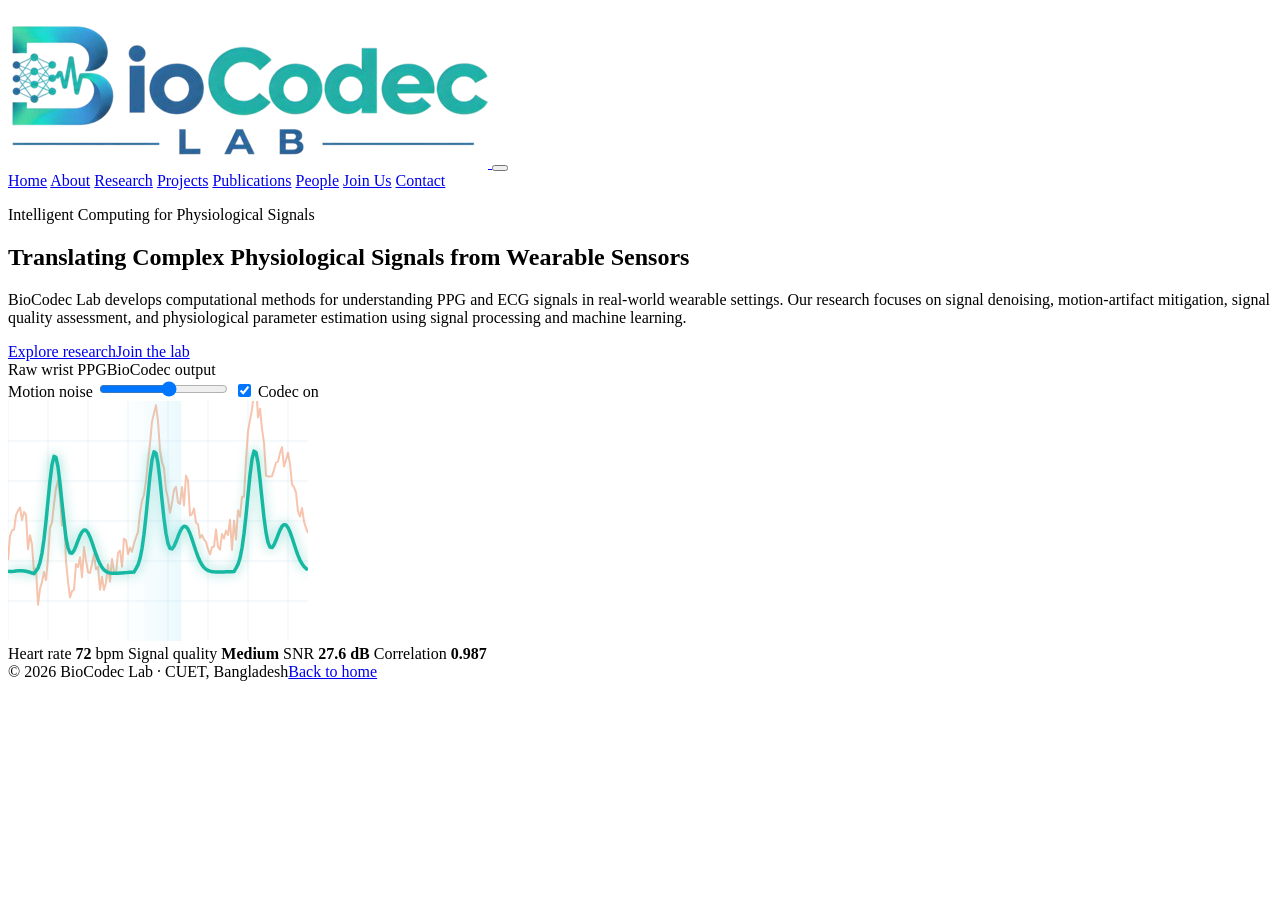
==== index.html @ d68e2b9d "Update index.html" ====
<!DOCTYPE html>
<html lang="en">
<head>
<meta charset="UTF-8">
<meta name="viewport" content="width=device-width, initial-scale=1">
<title>BioCodec Lab · Deep Learning for Physiological Signals</title>
<meta name="description" content="BioCodec Lab develops computational methods for understanding PPG and ECG signals in real-world wearable settings — signal denoising, motion-artifact mitigation, signal quality assessment, and physiological parameter estimation.">
<link rel="icon" type="image/png" href="assets/favicon.png">
<link rel="preconnect" href="https://fonts.googleapis.com">
<link rel="preconnect" href="https://fonts.gstatic.com" crossorigin>
<link href="https://fonts.googleapis.com/css2?family=Bricolage+Grotesque:opsz,wght@12..96,500;12..96,700;12..96,800&family=Instrument+Sans:wght@400;500;600&display=swap" rel="stylesheet">
<link rel="stylesheet" href="style.css">
<script type="application/ld+json">
{ "@context": "https://schema.org", "@type": "Organization", "name": "BioCodec Lab", "url": "https://swandip7.github.io/BioCodec/", "logo": "https://swandip7.github.io/BioCodec/assets/favicon.png" }
</script>
</head>
<body>
<div class="bg" aria-hidden="true"><i></i><i></i><i></i></div>

<header class="nav glass" id="nav">
  <a href="index.html" class="brand" aria-label="BioCodec Lab home">
    <img src="assets/logo.png" alt="BioCodec Lab logo">
  </a>
  <button class="burger" aria-label="Menu" aria-expanded="false"><span></span><span></span></button>
  <nav id="links">
    <a href="index.html" class="active">Home</a>
    <a href="about.html">About</a>
    <a href="research.html">Research</a>
    <a href="projects.html">Projects</a>
    <a href="publications.html">Publications</a>
    <a href="people.html">People</a>
    <a href="join.html">Join Us</a>
    <a href="contact.html" class="cta">Contact</a>
  </nav>
</header>

<main>
<section class="hero" id="home">
  <div class="wrap">
    <p class="kicker">Intelligent Computing for Physiological Signals</p>
    <h1><span>Translating Complex</span> <span>Physiological Signals</span> <span class="grad">from Wearable Sensors</span></h1>
    <p class="lead">BioCodec Lab develops computational methods for understanding PPG and ECG signals in real-world wearable settings. Our research focuses on signal denoising, motion-artifact mitigation, signal quality assessment, and physiological parameter estimation using signal processing and machine learning.</p>
    <div class="actions"><a class="btn primary" href="research.html">Explore research</a><a class="btn ghost" href="join.html">Join the lab</a></div>
  </div>

  <div class="wrap">
    <div class="scope glass" id="scope">
      <div class="scope-top">
        <div class="legend"><span class="l noisy">Raw wrist PPG</span><span class="l clean">BioCodec output</span></div>
        <label class="ctl">Motion noise <input id="noise" type="range" min="0" max="100" value="55" aria-label="Motion noise level"></label>
        <label class="ctl sw"><input id="codec" type="checkbox" checked> Codec on</label>
      </div>

      <canvas id="wave" height="240" aria-label="Animated PPG waveform before and after denoising" role="img"></canvas>

      <div class="scope-foot">
        <span>Heart rate <b id="hr">72</b> bpm</span>
        <span>Signal quality <b id="sq">—</b></span>
        <span>SNR <b id="snr">—</b></span>
        <span>Correlation <b id="corr">—</b></span>
      </div>
    </div>
  </div>
</section>
</main>

<footer><div class="wrap"><span>© <span id="yr"></span> BioCodec Lab · CUET, Bangladesh</span><a href="index.html">Back to home</a></div></footer>
<script src="script.js"></script>
</body>
</html>
---- style.css ----
/* pipeline flow diagram */
.pipeline{
  display:flex;align-items:center;justify-content:center;flex-wrap:wrap;
  gap:6px;padding:14px 10px;margin:12px 0 4px;
  border-radius:16px;
  background:linear-gradient(90deg,rgba(240,138,93,.06),rgba(23,184,162,.06));
  border:1px dashed rgba(23,184,162,.28);
}
.pipe-step{
  display:inline-flex;align-items:center;gap:7px;
  padding:7px 13px;border-radius:999px;
  background:rgba(255,255,255,.6);
  border:1px solid rgba(15,47,79,.1);
  font:600 13.5px var(--body);color:var(--ink2);
  transition:background .35s,color .35s,border-color .35s,box-shadow .35s,transform .35s,opacity .35s;
  white-space:nowrap;
}
.pipe-step .pipe-dot{
  width:8px;height:8px;border-radius:50%;
  background:rgba(15,47,79,.22);flex:none;
  transition:background .35s,box-shadow .35s;
}
.pipe-step.lit{
  background:linear-gradient(120deg,rgba(23,184,162,.15),rgba(42,111,176,.15));
  color:var(--ink);border-color:rgba(23,184,162,.45);
  box-shadow:0 4px 14px rgba(23,184,162,.18);
  transform:translateY(-1px);
}
.pipe-step.lit .pipe-dot{
  background:var(--teal);
  box-shadow:0 0 0 4px rgba(23,184,162,.22);
}
.pipe-step.dim{opacity:.35;filter:grayscale(.6)}
.pipe-arrow{
  color:rgba(15,47,79,.35);font-weight:700;font-size:15px;
  transition:color .35s;
}
.pipe-arrow.lit{color:var(--teal)}

@media(max-width:720px){
  .pipeline{padding:10px 6px;gap:4px}
  .pipe-step{padding:5px 9px;font-size:12px}
  .pipe-arrow{font-size:13px}
}
@media(max-width:480px){
  .pipe-step{font-size:11px;padding:4px 8px}
  .pipe-step .pipe-dot{width:6px;height:6px}
}
/* waveform wrapper + overlay metrics */
.wave-wrap{
  position:relative;
  margin:10px 0 4px;
}
.wave-wrap canvas{display:block;width:100%;height:240px}

.metrics-overlay{
  position:absolute;top:12px;left:14px;
  display:grid;gap:4px;
  font:500 12.5px ui-monospace,SFMono-Regular,Menlo,Consolas,monospace;
  color:var(--ink2);
  background:rgba(255,255,255,.55);
  border:1px solid rgba(15,47,79,.08);
  border-radius:12px;
  padding:10px 14px;
  backdrop-filter:blur(8px);
  -webkit-backdrop-filter:blur(8px);
  pointer-events:none;
  min-width:130px;
}
.m-row{display:flex;justify-content:space-between;gap:16px}
.m-key{color:rgba(15,47,79,.5);font-weight:700;letter-spacing:.04em}
.m-val{color:var(--ink)}
.m-val b{font-weight:700;color:var(--blue);font-variant-numeric:tabular-nums}

@media(max-width:600px){
  .metrics-overlay{font-size:11px;padding:8px 10px;min-width:110px}
  .wave-wrap canvas{height:200px}
}
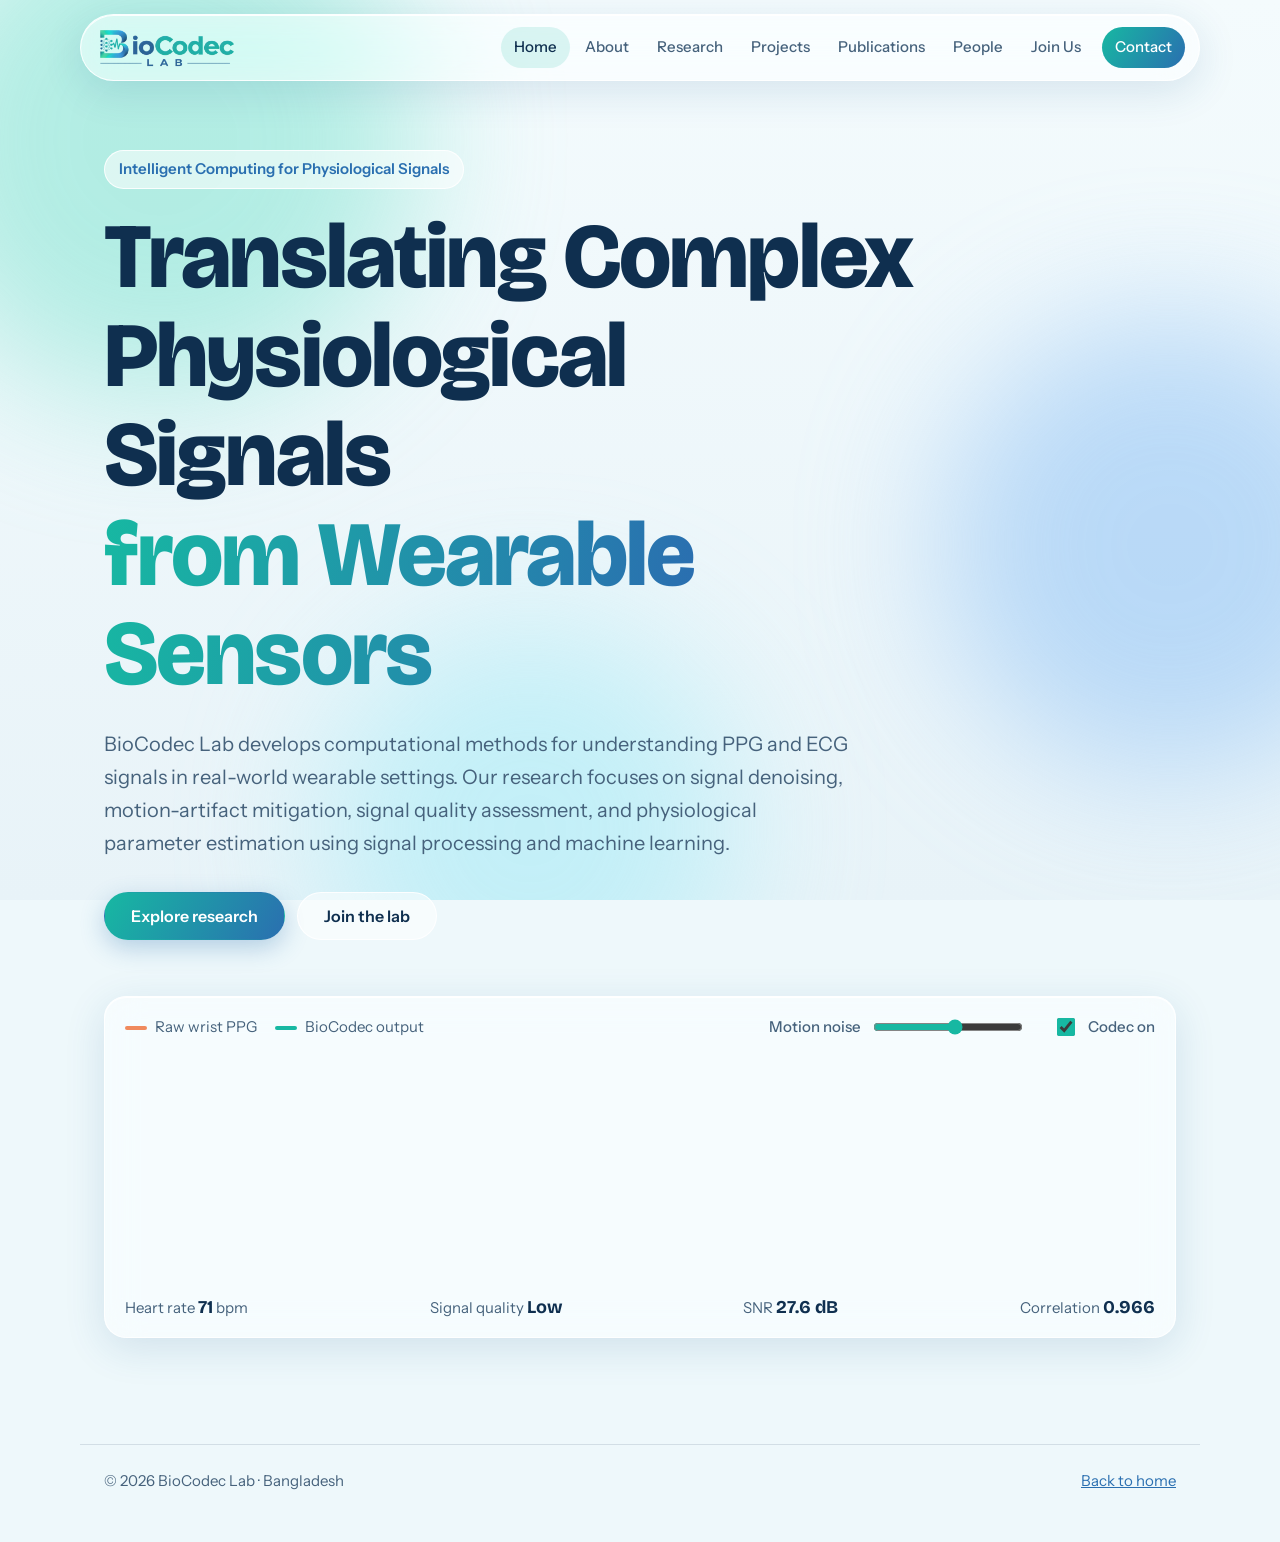
==== commit 952533ac: "Update index.html" ====
--- a/index.html
+++ b/index.html
@@ -64,7 +64,7 @@
 </section>
 </main>
 
-<footer><div class="wrap"><span>© <span id="yr"></span> BioCodec Lab · CUET, Bangladesh</span><a href="index.html">Back to home</a></div></footer>
+<footer><div class="wrap"><span>© <span id="yr"></span> BioCodec Lab · Bangladesh</span><a href="index.html">Back to home</a></div></footer>
 <script src="script.js"></script>
 </body>
 </html>
--- a/style.css
+++ b/style.css
@@ -1,78 +1,163 @@
-/* pipeline flow diagram */
-.pipeline{
-  display:flex;align-items:center;justify-content:center;flex-wrap:wrap;
-  gap:6px;padding:14px 10px;margin:12px 0 4px;
-  border-radius:16px;
-  background:linear-gradient(90deg,rgba(240,138,93,.06),rgba(23,184,162,.06));
-  border:1px dashed rgba(23,184,162,.28);
+:root{
+  --mist:#eef8fb;--ink:#0f2f4f;--ink2:#46627c;--blue:#2a6fb0;--teal:#17b8a2;--cyan:#5ad1ee;--warn:#f08a5d;
+  --glass:rgba(255,255,255,.55);--edge:rgba(255,255,255,.85);--shadow:0 10px 40px rgba(31,90,140,.14);
+  --r:22px;--head:"Bricolage Grotesque",system-ui,sans-serif;--body:"Instrument Sans",system-ui,sans-serif;
 }
-.pipe-step{
-  display:inline-flex;align-items:center;gap:7px;
-  padding:7px 13px;border-radius:999px;
-  background:rgba(255,255,255,.6);
-  border:1px solid rgba(15,47,79,.1);
-  font:600 13.5px var(--body);color:var(--ink2);
-  transition:background .35s,color .35s,border-color .35s,box-shadow .35s,transform .35s,opacity .35s;
-  white-space:nowrap;
+*{box-sizing:border-box}
+html{scroll-behavior:smooth;scroll-padding-top:90px}
+body{margin:0;font:400 17px/1.65 var(--body);color:var(--ink);background:var(--mist);overflow-x:hidden}
+a{color:var(--blue)}
+:focus-visible{outline:3px solid var(--teal);outline-offset:3px;border-radius:6px}
+.wrap{max-width:1120px;margin:0 auto;padding:0 24px}
+section{padding:88px 0}
+
+/* ambient background */
+.bg{position:fixed;inset:0;z-index:-1;overflow:hidden;background:linear-gradient(180deg,#f4fbfd,#e8f3f8)}
+.bg i{position:absolute;border-radius:50%;filter:blur(70px);opacity:.55;animation:drift 22s ease-in-out infinite alternate}
+.bg i:nth-child(1){width:520px;height:520px;background:#7fe3d0;top:-120px;left:-100px}
+.bg i:nth-child(2){width:460px;height:460px;background:#8fc2f5;top:35%;right:-120px;animation-delay:-8s}
+.bg i:nth-child(3){width:420px;height:420px;background:#a5ecf7;bottom:-140px;left:25%;animation-delay:-14s}
+@keyframes drift{to{transform:translate(70px,50px) scale(1.15)}}
+
+/* glass */
+.glass{background:var(--glass);border:1px solid var(--edge);box-shadow:var(--shadow),inset 0 1px 0 rgba(255,255,255,.9);backdrop-filter:blur(18px) saturate(1.5);-webkit-backdrop-filter:blur(18px) saturate(1.5);border-radius:var(--r)}
+
+/* nav */
+.nav{position:fixed;top:14px;left:50%;transform:translateX(-50%);width:min(1120px,calc(100% - 28px));z-index:50;display:flex;align-items:center;justify-content:space-between;padding:10px 14px 10px 18px;border-radius:999px}
+.brand{display:flex;align-items:center;text-decoration:none}
+.brand img{height:45px;width:auto;display:block;flex-shrink:0}
+#links{display:flex;gap:2px;align-items:center}
+#links a{padding:8px 13px;border-radius:999px;text-decoration:none;color:var(--ink2);font-weight:500;font-size:15px;transition:background .25s,color .25s}
+#links a:hover,#links a.active{background:rgba(23,184,162,.14);color:var(--ink)}
+#links a.cta{background:linear-gradient(120deg,var(--teal),var(--blue));color:#fff;margin-left:6px}
+.burger{display:none;background:none;border:0;width:40px;height:40px;cursor:pointer;position:relative}
+.burger span{position:absolute;left:10px;right:10px;height:2px;background:var(--ink);transition:.3s}
+.burger span:first-child{top:16px}.burger span:last-child{top:23px}
+.burger[aria-expanded=true] span:first-child{top:20px;transform:rotate(45deg)}
+.burger[aria-expanded=true] span:last-child{top:20px;transform:rotate(-45deg)}
+
+/* type */
+h1,h2,h3{font-family:var(--head);line-height:1.08;margin:0;letter-spacing:-.02em}
+h2{font-size:clamp(34px,5vw,54px);font-weight:800}
+h3{font-size:21px;font-weight:700;letter-spacing:-.01em}
+.sub{color:var(--ink2);font-size:19px;max-width:60ch;margin:14px 0 40px}
+.kicker{display:inline-block;margin:0 0 18px;padding:6px 14px;border-radius:999px;background:var(--glass);border:1px solid var(--edge);color:var(--blue);font-weight:600;font-size:15px}
+
+/* hero */
+.hero{padding:150px 0 70px}
+h1{font-size:clamp(42px,7.4vw,92px);font-weight:800;max-width:15ch}
+h1 span{display:inline-block;animation:rise .9s cubic-bezier(.2,.8,.2,1) both}
+h1 span:nth-child(2){animation-delay:.12s}h1 span:nth-child(3){animation-delay:.24s}
+.grad{background:linear-gradient(100deg,var(--teal),var(--blue) 70%);-webkit-background-clip:text;background-clip:text;color:transparent}
+@keyframes rise{from{opacity:0;transform:translateY(30px)}}
+.lead{font-size:20px;color:var(--ink2);max-width:58ch;margin:24px 0 32px}
+.actions{display:flex;gap:12px;flex-wrap:wrap;margin-bottom:56px}
+.btn{display:inline-block;padding:13px 26px;border-radius:999px;font:600 16px var(--body);text-decoration:none;border:1px solid transparent;cursor:pointer;transition:transform .25s,box-shadow .25s}
+.btn:hover{transform:translateY(-2px)}
+.btn.primary{background:linear-gradient(120deg,var(--teal),var(--blue));color:#fff;box-shadow:0 8px 24px rgba(42,111,176,.3)}
+.btn.ghost{background:var(--glass);border-color:var(--edge);color:var(--ink)}
+
+/* scope */
+.scope{padding:18px 20px 14px;animation:rise 1s .4s both}
+.scope-top{display:flex;gap:18px 28px;flex-wrap:wrap;align-items:center;font-size:15px;color:var(--ink2)}
+.legend{display:flex;gap:18px;margin-right:auto}
+.l::before{content:"";display:inline-block;width:22px;height:4px;border-radius:2px;margin-right:8px;vertical-align:middle}
+.l.noisy::before{background:var(--warn)}.l.clean::before{background:var(--teal)}
+.ctl{display:flex;align-items:center;gap:10px;font-weight:500}
+input[type=range]{accent-color:var(--teal);width:150px}
+.sw input{accent-color:var(--teal);width:18px;height:18px}
+#wave{width:100%;height:240px;display:block;margin:10px 0 4px}
+.scope-foot{display:flex;justify-content:space-between;flex-wrap:wrap;gap:8px;font-size:15px;color:var(--ink2)}
+.scope-foot b{color:var(--ink);font-family:var(--head);font-size:18px}
+
+.stats{list-style:none;padding:0;margin:22px 0 0;display:grid;grid-template-columns:repeat(4,1fr);gap:16px}
+.stats li{padding:20px 22px}
+.stats b{display:block;font:800 36px var(--head);color:var(--blue);letter-spacing:-.02em}
+.stats span{font-size:14.5px;color:var(--ink2);line-height:1.4;display:block}
+
+/* grids and cards */
+.grid{display:grid;gap:20px}
+.grid.four{grid-template-columns:repeat(4,1fr)}.grid.three{grid-template-columns:repeat(3,1fr)}
+.card{padding:28px;transition:transform .35s,box-shadow .35s}
+.card:hover{transform:translateY(-6px);box-shadow:0 18px 50px rgba(31,90,140,.22)}
+.card svg{width:46px;height:46px;color:var(--teal);margin-bottom:18px}
+.card p{color:var(--ink2);margin:10px 0 0;font-size:16px}
+
+/* people */
+.people{display:grid;gap:20px}
+.lead-card{display:flex;gap:28px;align-items:flex-start;padding:34px}
+.avatar{flex:none;width:110px;height:110px;border-radius:50%;display:grid;place-items:center;font:800 36px var(--head);color:#fff;background:conic-gradient(from 200deg,var(--teal),var(--blue),var(--cyan),var(--teal));box-shadow:0 0 0 6px rgba(255,255,255,.7)}
+.avatar.sm{width:56px;height:56px;font-size:19px;margin-bottom:16px;box-shadow:0 0 0 4px rgba(255,255,255,.7)}
+.role{color:var(--blue)!important;font-weight:600;margin:4px 0 12px!important}
+.links{display:flex;gap:16px;flex-wrap:wrap}
+.collab{grid-template-columns:repeat(4,1fr)}
+.card.open{border-style:dashed;background:rgba(255,255,255,.3)}
+
+/* publications */
+.chips{display:flex;gap:8px;flex-wrap:wrap;margin-bottom:24px}
+.chip{padding:8px 18px;border-radius:999px;border:1px solid var(--edge);background:var(--glass);font:500 15px var(--body);color:var(--ink2);cursor:pointer;transition:.25s}
+.chip.on{background:var(--ink);color:#fff}
+.pubs{list-style:none;margin:0;padding:0;display:grid;gap:12px}
+.pubs li{padding:20px 24px;display:grid;grid-template-columns:auto 1fr;gap:6px 18px;animation:rise .5s both}
+.tag{grid-row:span 3;align-self:start;min-width:56px;text-align:center;padding:4px 10px;border-radius:10px;font:700 14px var(--head);color:#fff;background:var(--blue)}
+.tag.J{background:var(--teal)}.tag.C{background:var(--blue)}.tag.P{background:#7a62d6}.tag.U{background:var(--warn)}
+.pubs h3{font-size:18px;line-height:1.3}
+.pubs .m{color:var(--ink2);font-size:15px}
+.pubs a{font-size:15px;font-weight:600}
+
+/* projects */
+.proj{padding:0;overflow:hidden;cursor:pointer;text-align:left;border:1px solid var(--edge);font:inherit;color:inherit}
+.proj .top{padding:26px 26px 0}
+.proj .stat{font:800 40px var(--head);color:var(--teal);letter-spacing:-.02em}
+.proj .stat small{font:500 14px var(--body);color:var(--ink2);margin-left:6px}
+.proj h3{margin:8px 0 0}
+.proj .more{max-height:0;opacity:0;overflow:hidden;padding:0 26px;color:var(--ink2);font-size:15.5px;transition:max-height .45s,opacity .45s,padding .45s}
+.proj[aria-expanded=true] .more{max-height:280px;opacity:1;padding:12px 26px 0}
+.proj .tags{display:flex;gap:6px;flex-wrap:wrap;padding:16px 26px 24px}
+.proj .tags span{font-size:13px;padding:3px 10px;border-radius:999px;background:rgba(42,111,176,.1);color:var(--blue);font-weight:600}
+.proj .toggle{display:block;padding:0 26px;color:var(--blue);font-weight:600;font-size:14.5px;margin-top:10px}
+
+/* join/contact/about */
+.split{display:grid;grid-template-columns:1fr 1fr;gap:48px;align-items:start}
+.roles{list-style:none;margin:0;padding:0;display:grid;gap:14px}
+.roles li{padding:20px 24px}.roles p{margin:6px 0 0;color:var(--ink2);font-size:16px}
+.form{padding:30px;display:grid;gap:16px}
+.form label{display:grid;gap:6px;font-weight:600;font-size:15px}
+.form input,.form textarea,.form select{font:400 16px var(--body);padding:12px 14px;border-radius:14px;border:1px solid rgba(15,47,79,.15);background:rgba(255,255,255,.75);color:var(--ink);transition:border-color .2s,box-shadow .2s}
+.form input:focus,.form textarea:focus,.form select:focus{outline:0;border-color:var(--teal);box-shadow:0 0 0 4px rgba(23,184,162,.18)}
+.form .invalid{border-color:var(--warn)}
+.status{margin:0;min-height:1.4em;font-weight:600;font-size:15px}.status.ok{color:#0d8a76}.status.err{color:#c4501f}
+.about{display:grid;grid-template-columns:1.1fr .9fr;gap:48px;align-items:center}
+.about p{margin:0 0 16px;color:var(--ink2);max-width:62ch}
+.about img{width:100%;height:auto;padding:10px;display:block}
+.mail{font:700 clamp(20px,3vw,28px) var(--head);margin:0 0 20px}
+footer{padding:36px 0 48px;color:var(--ink2);font-size:15px}
+footer .wrap{display:flex;justify-content:space-between;flex-wrap:wrap;gap:10px;border-top:1px solid rgba(15,47,79,.12);padding-top:24px}
+
+/* scroll reveal */
+.rv{opacity:0;transform:translateY(24px);transition:opacity .8s,transform .8s cubic-bezier(.2,.8,.2,1)}
+.rv.in{opacity:1;transform:none}
+
+/* multi-page support */
+main.page > section:first-child{padding-top:150px}
+
+@media(max-width:960px){
+  .grid.four,.collab,.stats{grid-template-columns:repeat(2,1fr)}.grid.three{grid-template-columns:1fr 1fr}
+  .split,.about{grid-template-columns:1fr}
 }
-.pipe-step .pipe-dot{
-  width:8px;height:8px;border-radius:50%;
-  background:rgba(15,47,79,.22);flex:none;
-  transition:background .35s,box-shadow .35s;
+@media(max-width:820px){
+  .burger{display:block}
+  #links{position:absolute;top:calc(100% + 10px);left:0;right:0;flex-direction:column;align-items:stretch;padding:12px;background:var(--glass);border:1px solid var(--edge);border-radius:24px;backdrop-filter:blur(20px);-webkit-backdrop-filter:blur(20px);box-shadow:var(--shadow);display:none}
+  #links.open{display:flex}
+  #links a.cta{margin:4px 0 0;text-align:center}
 }
-.pipe-step.lit{
-  background:linear-gradient(120deg,rgba(23,184,162,.15),rgba(42,111,176,.15));
-  color:var(--ink);border-color:rgba(23,184,162,.45);
-  box-shadow:0 4px 14px rgba(23,184,162,.18);
-  transform:translateY(-1px);
+@media(max-width:600px){
+  section{padding:64px 0}.hero{padding-top:120px}
+  .grid.four,.grid.three,.collab{grid-template-columns:1fr}.stats{grid-template-columns:1fr 1fr}
+  .lead-card{flex-direction:column}.legend{flex-direction:column;gap:4px}
+  .brand img{height:38px}
 }
-.pipe-step.lit .pipe-dot{
-  background:var(--teal);
-  box-shadow:0 0 0 4px rgba(23,184,162,.22);
+@media(prefers-reduced-motion:reduce){
+  *,*::before,*::after{animation:none!important;transition:none!important;scroll-behavior:auto!important}
+  .rv{opacity:1;transform:none}
 }
-.pipe-step.dim{opacity:.35;filter:grayscale(.6)}
-.pipe-arrow{
-  color:rgba(15,47,79,.35);font-weight:700;font-size:15px;
-  transition:color .35s;
-}
-.pipe-arrow.lit{color:var(--teal)}
-
-@media(max-width:720px){
-  .pipeline{padding:10px 6px;gap:4px}
-  .pipe-step{padding:5px 9px;font-size:12px}
-  .pipe-arrow{font-size:13px}
-}
-@media(max-width:480px){
-  .pipe-step{font-size:11px;padding:4px 8px}
-  .pipe-step .pipe-dot{width:6px;height:6px}
-}
-/* waveform wrapper + overlay metrics */
-.wave-wrap{
-  position:relative;
-  margin:10px 0 4px;
-}
-.wave-wrap canvas{display:block;width:100%;height:240px}
-
-.metrics-overlay{
-  position:absolute;top:12px;left:14px;
-  display:grid;gap:4px;
-  font:500 12.5px ui-monospace,SFMono-Regular,Menlo,Consolas,monospace;
-  color:var(--ink2);
-  background:rgba(255,255,255,.55);
-  border:1px solid rgba(15,47,79,.08);
-  border-radius:12px;
-  padding:10px 14px;
-  backdrop-filter:blur(8px);
-  -webkit-backdrop-filter:blur(8px);
-  pointer-events:none;
-  min-width:130px;
-}
-.m-row{display:flex;justify-content:space-between;gap:16px}
-.m-key{color:rgba(15,47,79,.5);font-weight:700;letter-spacing:.04em}
-.m-val{color:var(--ink)}
-.m-val b{font-weight:700;color:var(--blue);font-variant-numeric:tabular-nums}
-
-@media(max-width:600px){
-  .metrics-overlay{font-size:11px;padding:8px 10px;min-width:110px}
-  .wave-wrap canvas{height:200px}
-}
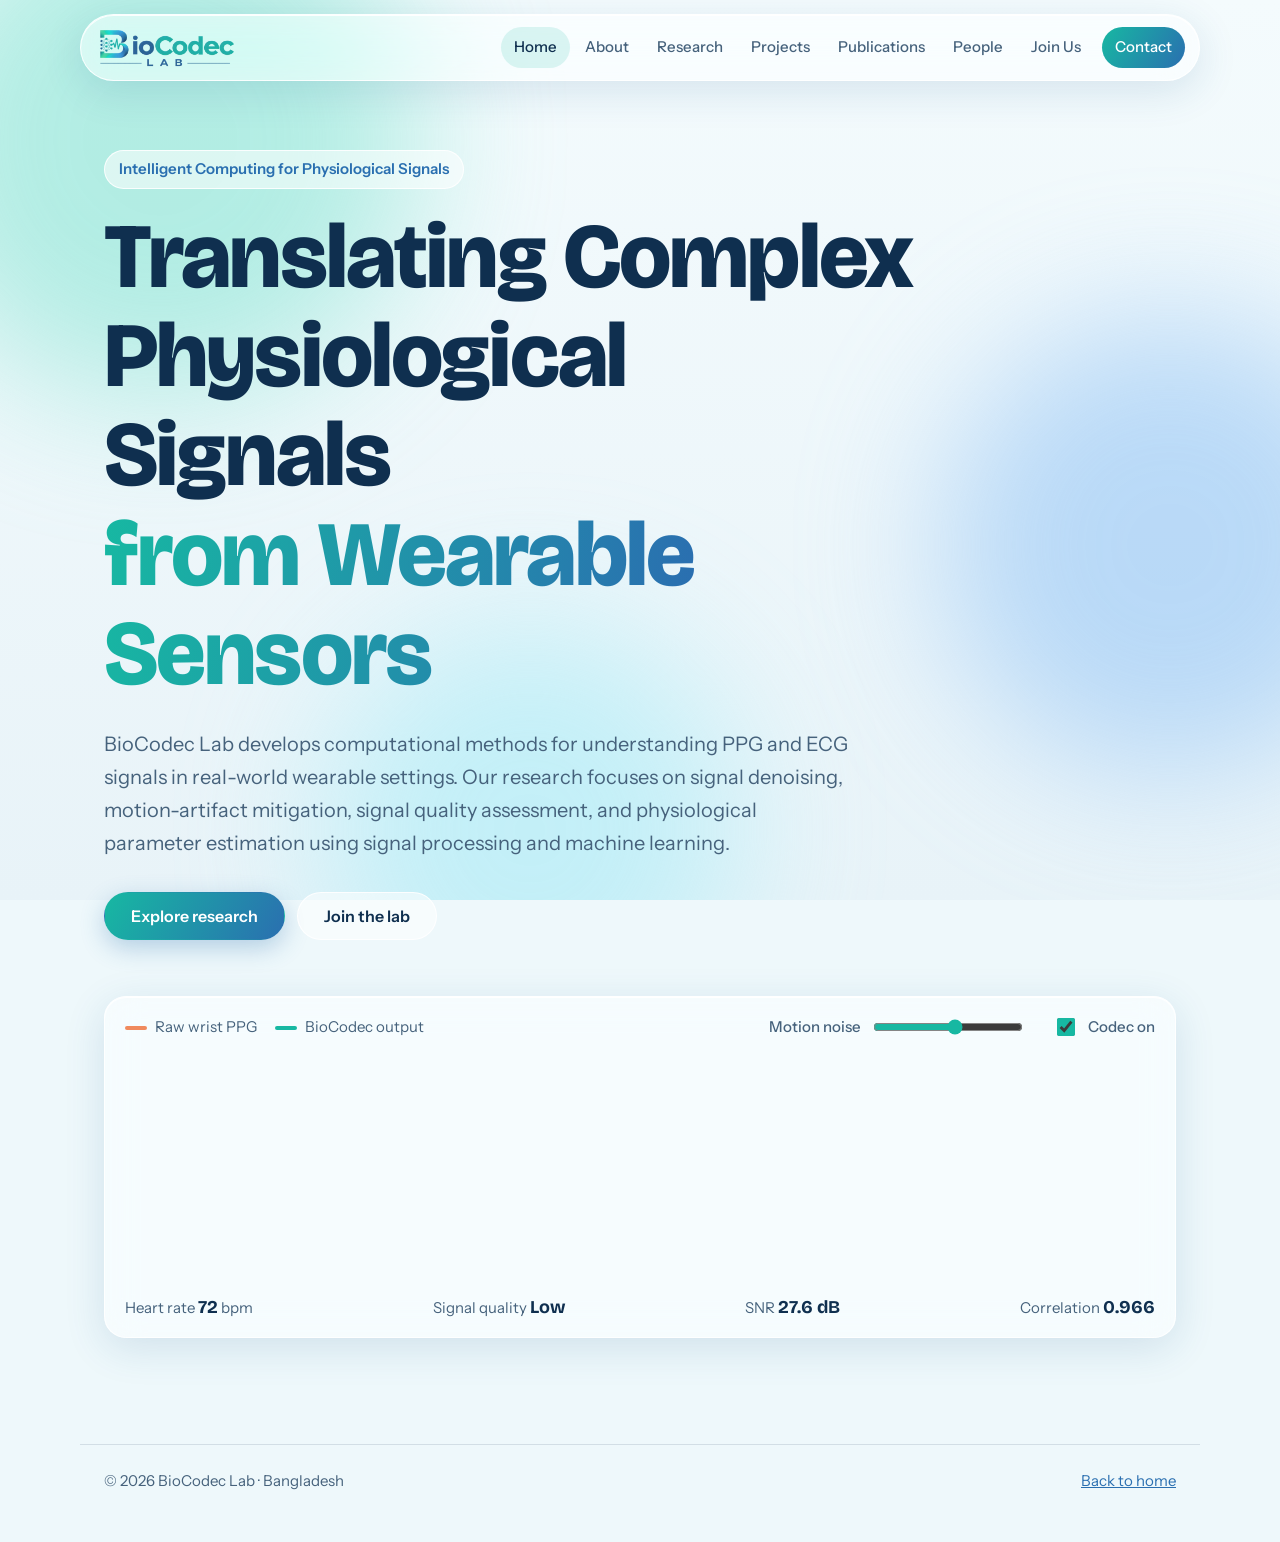
==== commit 0c06fd64: "Update index.html" ====
--- a/index.html
+++ b/index.html
@@ -5,6 +5,7 @@
 <meta name="viewport" content="width=device-width, initial-scale=1">
 <title>BioCodec Lab · Deep Learning for Physiological Signals</title>
 <meta name="description" content="BioCodec Lab develops computational methods for understanding PPG and ECG signals in real-world wearable settings — signal denoising, motion-artifact mitigation, signal quality assessment, and physiological parameter estimation.">
+<meta name="google-site-verification" content="STLqaznDF65FSLIl9t6LaFIKuHIsTs_xzQt6q_TMNYg" />
 <link rel="icon" type="image/png" href="assets/favicon.png">
 <link rel="preconnect" href="https://fonts.googleapis.com">
 <link rel="preconnect" href="https://fonts.gstatic.com" crossorigin>
--- a/style.css
+++ b/style.css
@@ -161,3 +161,270 @@
   *,*::before,*::after{animation:none!important;transition:none!important;scroll-behavior:auto!important}
   .rv{opacity:1;transform:none}
 }
+.about-text{max-width:70ch}
+.about-text p{margin:0 0 22px;color:var(--ink2);font-size:17px;line-height:1.7}
+.about-text .sub{font-size:19px;color:var(--ink2);margin:0 0 22px}
+.about-text p:last-child{margin-bottom:0}
+/* projects list — ongoing work */
+.proj-list{
+  display:grid;
+  gap:28px;
+}
+.proj-card{
+  padding:30px 34px;
+  border-radius:var(--r);      /* same 22px radius as every other glass card */
+  transition:transform .35s,box-shadow .35s;
+}
+.proj-card:hover{
+  transform:translateY(-4px);
+  box-shadow:0 18px 50px rgba(31,90,140,.22);
+}
+.proj-card h3{
+  font-size:22px;
+  margin:0 0 10px;
+  color:var(--ink);
+}
+.proj-card .proj-status{
+  display:inline-block;
+  font:600 13px var(--body);
+  color:var(--blue);
+  background:rgba(42,111,176,.1);
+  padding:4px 12px;
+  border-radius:999px;
+  margin:0 0 16px;
+  letter-spacing:.02em;
+}
+.proj-card p{
+  margin:0;
+  color:var(--ink2);
+  font-size:16px;
+  line-height:1.65;
+  max-width:70ch;
+}
+
+@media(max-width:600px){
+  .proj-card{padding:22px 22px}
+  .proj-card h3{font-size:19px}
+}
+.pub-link{
+  display:inline-block;
+  font-weight:700;
+  color:var(--blue);
+  text-decoration:underline;
+  text-underline-offset:3px;
+  transition:color .2s;
+}
+.pub-link:hover{color:var(--teal)}
+
+.roles-head{
+  font-size:16px;
+  font-weight:700;
+  letter-spacing:.06em;
+  text-transform:uppercase;
+  color:var(--blue);
+  margin:8px 0 16px;
+}
+.join-note{
+  color:var(--ink2);
+  font-size:16px;
+  line-height:1.65;
+  margin:28px 0 0;
+  max-width:56ch;
+  padding-left:16px;
+  border-left:3px solid var(--teal);
+}
+.roles-head{
+  font-size:16px;
+  font-weight:700;
+  letter-spacing:.06em;
+  text-transform:uppercase;
+  color:var(--blue);
+  margin:8px 0 16px;
+}
+/* contact page */
+.contact-wrap{
+  max-width:720px;
+}
+.contact-list{
+  list-style:none;
+  margin:0;
+  padding:0;
+  display:grid;
+  gap:14px;
+}
+.contact-list li{
+  list-style:none;
+  padding:22px 26px;
+  display:flex;
+  flex-direction:column;
+  gap:10px;
+}
+.contact-label{
+  font-size:13px;
+  font-weight:700;
+  letter-spacing:.06em;
+  text-transform:uppercase;
+  color:var(--blue);
+}
+.contact-value{
+  font-size:17px;
+  color:var(--ink);
+  line-height:1.5;
+  text-decoration:none;
+  word-break:break-word;
+}
+.contact-value[href]{
+  color:var(--blue);
+  transition:color .2s;
+}
+.contact-value[href]:hover{
+  color:var(--teal);
+  text-decoration:underline;
+  text-underline-offset:3px;
+}
+/* ===========================
+   PEOPLE SECTION
+   =========================== */
+
+.people-group{
+  margin-bottom:52px;
+}
+.people-group:last-child{
+  margin-bottom:0;
+}
+
+/* section heading */
+.people-heading{
+  font-family:var(--head);
+  font-size:clamp(20px,2.4vw,26px);
+  font-weight:800;
+  color:var(--ink);
+  margin:0 0 22px;
+  letter-spacing:-.02em;
+  line-height:1.15;
+}
+
+.people-row{
+  display:grid;
+  grid-template-columns:repeat(4, 1fr);
+  gap:20px;
+}
+
+/* --- card --- */
+.person-card{
+  padding:0;
+  overflow:hidden;
+  display:flex;
+  flex-direction:column;
+  background:#fff;
+  border:1px solid rgba(15,47,79,.06);
+  border-radius:12px;
+  box-shadow:0 3px 14px rgba(31,90,140,.07);
+  transition:transform .3s, box-shadow .3s;
+}
+.person-card:hover{
+  transform:translateY(-4px);
+  box-shadow:0 12px 28px rgba(31,90,140,.14);
+}
+
+/* --- photo --- */
+.person-photo{
+  width:100%;
+  aspect-ratio:4 / 5;
+  display:block;
+  object-fit:cover;
+  object-position:center top;
+  background:linear-gradient(120deg, var(--teal), var(--blue));
+}
+
+/* --- info block --- */
+.person-info{
+  padding:14px 16px 18px;
+  display:flex;
+  flex-direction:column;
+  gap:3px;
+}
+
+.person-card h3{
+  font-size:15.5px;
+  font-weight:700;
+  color:var(--ink);
+  margin:0 0 3px;
+  letter-spacing:-.01em;
+  line-height:1.3;
+}
+
+.person-meta{
+  font-size:12.5px;
+  line-height:1.5;
+  margin:0;
+}
+
+.person-meta.role{
+  color:var(--ink);
+  font-weight:500;
+}
+
+.person-meta.affiliation{
+  color:var(--blue);
+  font-weight:500;
+}
+
+.person-project{
+  display:inline-block;
+  align-self:flex-start;
+  font:600 11px var(--body);
+  color:var(--blue);
+  background:rgba(42,111,176,.1);
+  padding:3px 9px;
+  border-radius:999px;
+  margin-top:8px;
+  letter-spacing:.01em;
+}
+
+/* --- social links --- */
+.person-links{
+  display:flex;
+  gap:10px;
+  flex-wrap:wrap;
+  margin:10px 0 0 !important;
+}
+.person-links a{
+  color:var(--blue);
+  font-weight:600;
+  font-size:12.5px;
+  text-decoration:none;
+  transition:color .2s;
+}
+.person-links a:hover{
+  color:var(--teal);
+  text-decoration:underline;
+  text-underline-offset:3px;
+}
+
+/* --- responsive --- */
+@media(max-width:960px){
+  .people-row{
+    grid-template-columns:repeat(3, 1fr);
+  }
+}
+
+@media(max-width:720px){
+  .people-row{
+    grid-template-columns:repeat(2, 1fr);
+    gap:16px;
+  }
+}
+
+@media(max-width:520px){
+  .people-row{
+    grid-template-columns:1fr;
+  }
+  .people-heading{
+    font-size:19px;
+    margin-bottom:16px;
+  }
+  .people-group{
+    margin-bottom:38px;
+  }
+}
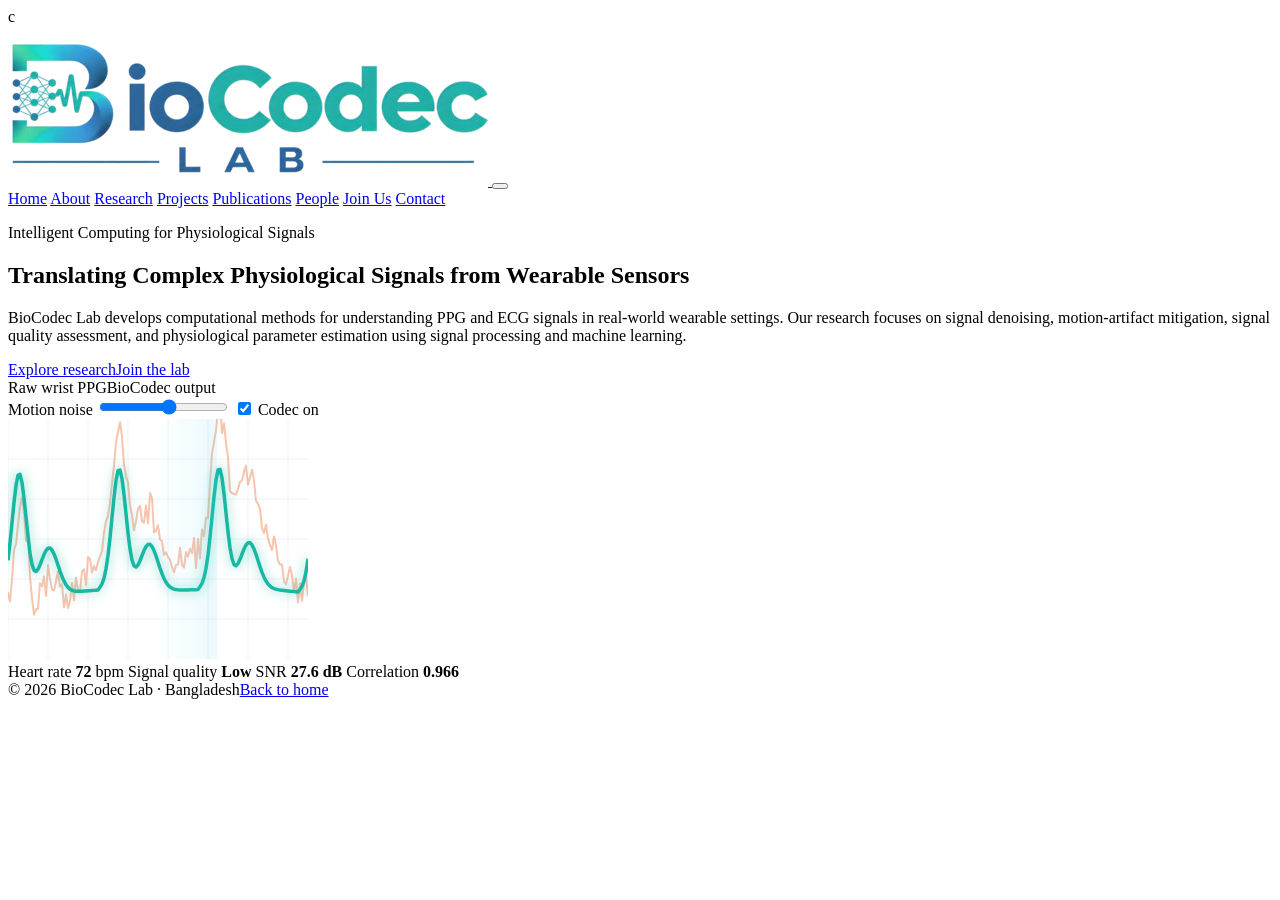
==== commit f9adfbd3: "Remove unnecessary meta tags and links from index.html Removed meta tags and links related to site v" ====
--- a/index.html
+++ b/index.html
@@ -4,20 +4,7 @@
 <meta charset="UTF-8">
 <meta name="viewport" content="width=device-width, initial-scale=1">
 <title>BioCodec Lab · Deep Learning for Physiological Signals</title>
-<meta name="description" content="BioCodec Lab develops computational methods for understanding PPG and ECG signals in real-world wearable settings — signal denoising, motion-artifact mitigation, signal quality assessment, and physiological parameter estimation.">
-<meta name="google-site-verification" content="STLqaznDF65FSLIl9t6LaFIKuHIsTs_xzQt6q_TMNYg" />
-<link rel="icon" type="image/png" href="assets/favicon.png">
-<link rel="preconnect" href="https://fonts.googleapis.com">
-<link rel="preconnect" href="https://fonts.gstatic.com" crossorigin>
-<link href="https://fonts.googleapis.com/css2?family=Bricolage+Grotesque:opsz,wght@12..96,500;12..96,700;12..96,800&family=Instrument+Sans:wght@400;500;600&display=swap" rel="stylesheet">
-<link rel="stylesheet" href="style.css">
-<script type="application/ld+json">
-{ "@context": "https://schema.org", "@type": "Organization", "name": "BioCodec Lab", "url": "https://swandip7.github.io/BioCodec/", "logo": "https://swandip7.github.io/BioCodec/assets/favicon.png" }
-</script>
-</head>
-<body>
-<div class="bg" aria-hidden="true"><i></i><i></i><i></i></div>
-
+c
 <header class="nav glass" id="nav">
   <a href="index.html" class="brand" aria-label="BioCodec Lab home">
     <img src="assets/logo.png" alt="BioCodec Lab logo">
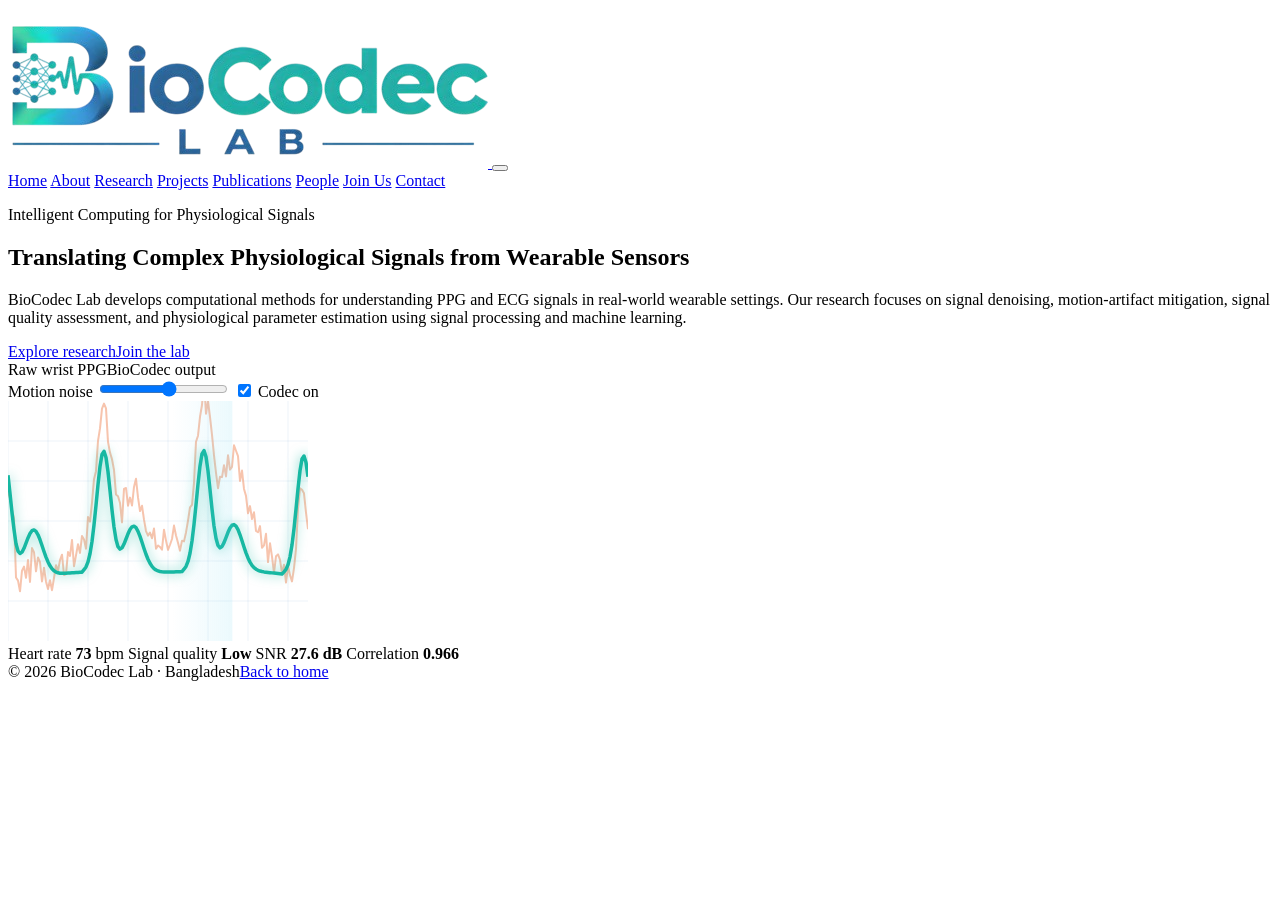
==== commit 89de20be: "Update index.html" ====
--- a/index.html
+++ b/index.html
@@ -4,7 +4,7 @@
 <meta charset="UTF-8">
 <meta name="viewport" content="width=device-width, initial-scale=1">
 <title>BioCodec Lab · Deep Learning for Physiological Signals</title>
-c
+
 <header class="nav glass" id="nav">
   <a href="index.html" class="brand" aria-label="BioCodec Lab home">
     <img src="assets/logo.png" alt="BioCodec Lab logo">
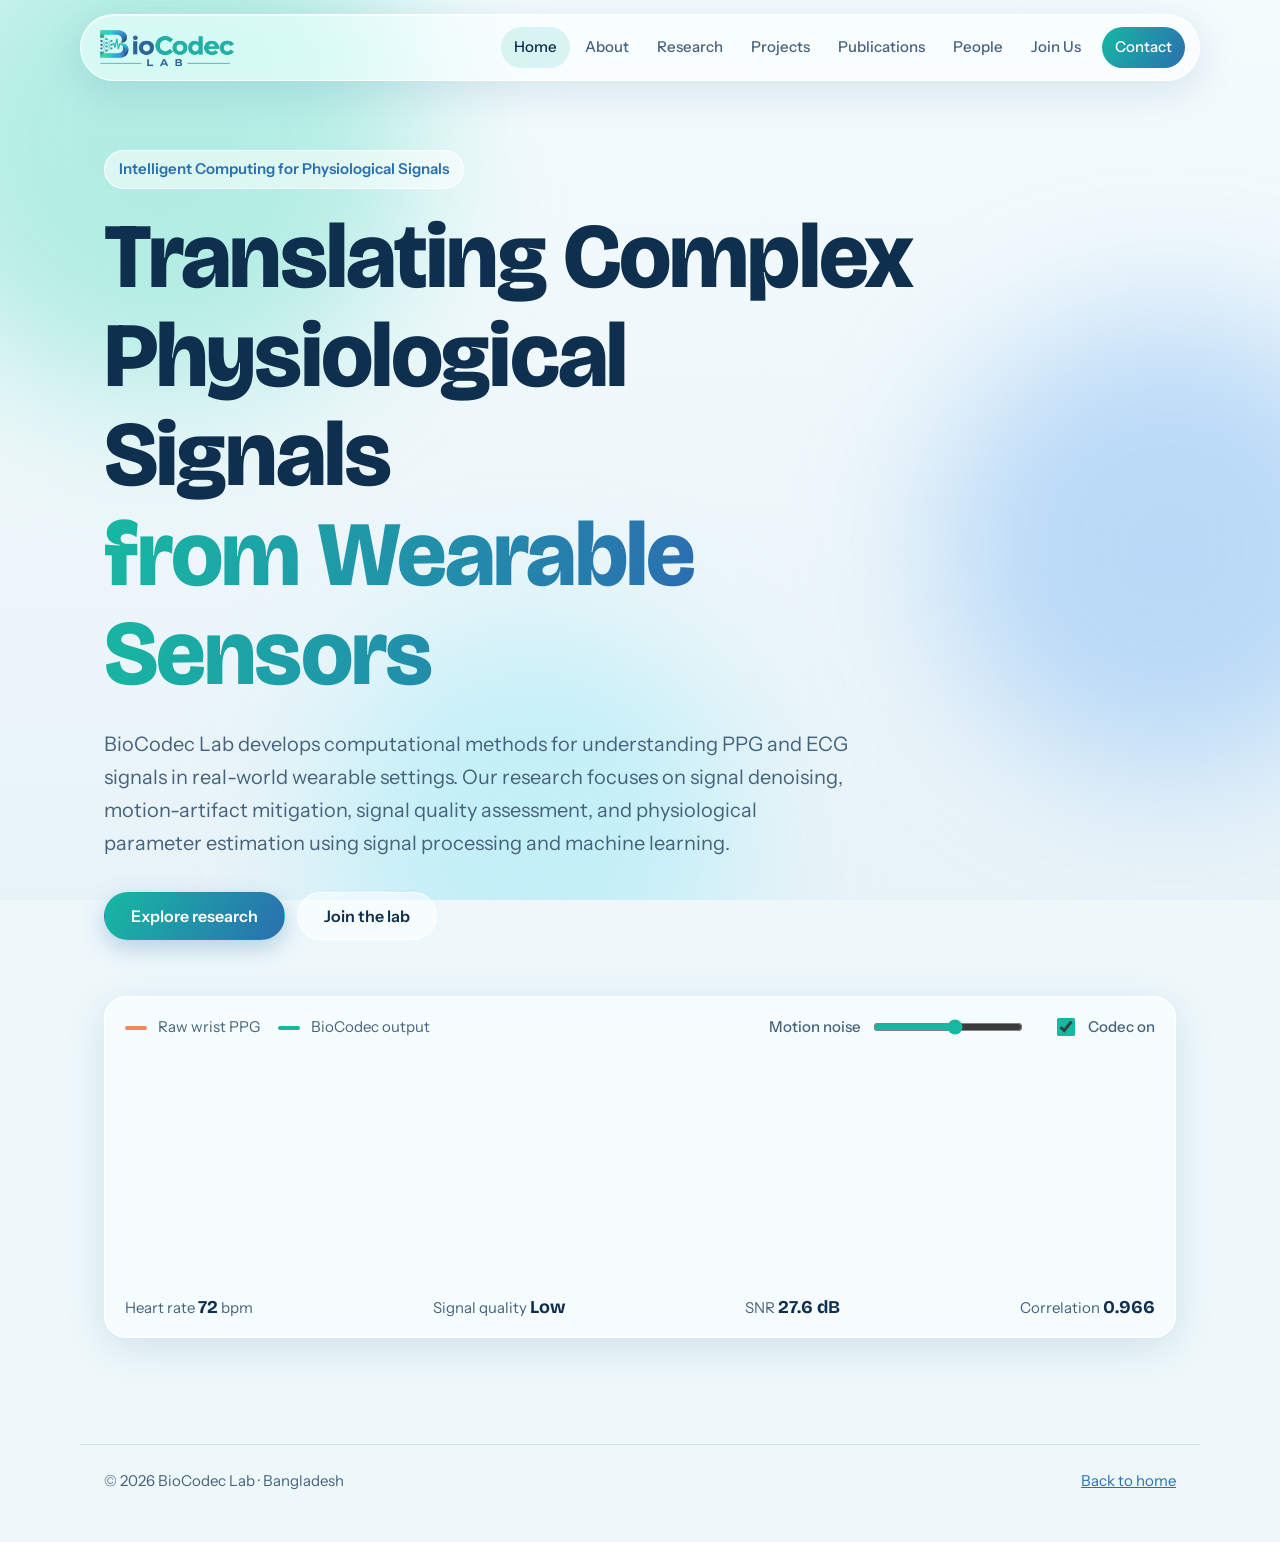
==== commit 3faff8e2: "Update index.html" ====
--- a/index.html
+++ b/index.html
@@ -3,14 +3,55 @@
 <head>
 <meta charset="UTF-8">
 <meta name="viewport" content="width=device-width, initial-scale=1">
+
 <title>BioCodec Lab · Deep Learning for Physiological Signals</title>
 
+<meta name="description" content="BioCodec Lab develops computational methods for understanding physiological signals from wearable sensors, with a focus on PPG, ECG, signal processing, and machine learning.">
+
+<link rel="icon" type="image/png" href="assets/favicon.png">
+
+<link rel="preconnect" href="https://fonts.googleapis.com">
+<link rel="preconnect" href="https://fonts.gstatic.com" crossorigin>
+<link href="https://fonts.googleapis.com/css2?family=Bricolage+Grotesque:opsz,wght@12..96,500;12..96,700;12..96,800&family=Instrument+Sans:wght@400;500;600&display=swap" rel="stylesheet">
+
+<link rel="stylesheet" href="style.css">
+
+<script type="application/ld+json">
+{
+  "@context": "https://schema.org",
+  "@type": "Organization",
+  "name": "BioCodec Lab",
+  "url": "https://swandip7.github.io/BioCodec/",
+  "logo": "https://swandip7.github.io/BioCodec/assets/favicon.png"
+}
+</script>
+
+</head>
+
+<body>
+
+<div class="bg" aria-hidden="true">
+  <i></i>
+  <i></i>
+  <i></i>
+</div>
+
 <header class="nav glass" id="nav">
+
   <a href="index.html" class="brand" aria-label="BioCodec Lab home">
     <img src="assets/logo.png" alt="BioCodec Lab logo">
   </a>
-  <button class="burger" aria-label="Menu" aria-expanded="false"><span></span><span></span></button>
-  <nav id="links">
+
+  <button
+    class="burger"
+    aria-label="Menu"
+    aria-expanded="false"
+    aria-controls="links">
+    <span></span>
+    <span></span>
+  </button>
+
+  <nav id="links" aria-label="Main navigation">
     <a href="index.html" class="active">Home</a>
     <a href="about.html">About</a>
     <a href="research.html">Research</a>
@@ -20,39 +61,146 @@
     <a href="join.html">Join Us</a>
     <a href="contact.html" class="cta">Contact</a>
   </nav>
+
 </header>
 
 <main>
+
 <section class="hero" id="home">
+
   <div class="wrap">
-    <p class="kicker">Intelligent Computing for Physiological Signals</p>
-    <h1><span>Translating Complex</span> <span>Physiological Signals</span> <span class="grad">from Wearable Sensors</span></h1>
-    <p class="lead">BioCodec Lab develops computational methods for understanding PPG and ECG signals in real-world wearable settings. Our research focuses on signal denoising, motion-artifact mitigation, signal quality assessment, and physiological parameter estimation using signal processing and machine learning.</p>
-    <div class="actions"><a class="btn primary" href="research.html">Explore research</a><a class="btn ghost" href="join.html">Join the lab</a></div>
+
+    <p class="kicker">
+      Intelligent Computing for Physiological Signals
+    </p>
+
+    <h1>
+      <span>Translating Complex</span>
+      <span>Physiological Signals</span>
+      <span class="grad">from Wearable Sensors</span>
+    </h1>
+
+    <p class="lead">
+      BioCodec Lab develops computational methods for understanding PPG and ECG signals in real-world wearable settings. Our research focuses on signal denoising, motion-artifact mitigation, signal quality assessment, and physiological parameter estimation using signal processing and machine learning.
+    </p>
+
+    <div class="actions">
+      <a class="btn primary" href="research.html">
+        Explore research
+      </a>
+
+      <a class="btn ghost" href="join.html">
+        Join the lab
+      </a>
+    </div>
+
   </div>
 
+
   <div class="wrap">
+
     <div class="scope glass" id="scope">
+
       <div class="scope-top">
-        <div class="legend"><span class="l noisy">Raw wrist PPG</span><span class="l clean">BioCodec output</span></div>
-        <label class="ctl">Motion noise <input id="noise" type="range" min="0" max="100" value="55" aria-label="Motion noise level"></label>
-        <label class="ctl sw"><input id="codec" type="checkbox" checked> Codec on</label>
+
+        <div class="legend">
+          <span class="l noisy">
+            Raw wrist PPG
+          </span>
+
+          <span class="l clean">
+            BioCodec output
+          </span>
+        </div>
+
+
+        <label class="ctl">
+          Motion noise
+
+          <input
+            id="noise"
+            type="range"
+            min="0"
+            max="100"
+            value="55"
+            aria-label="Motion noise level">
+        </label>
+
+
+        <label class="ctl sw">
+
+          <input
+            id="codec"
+            type="checkbox"
+            checked>
+
+          Codec on
+
+        </label>
+
       </div>
 
-      <canvas id="wave" height="240" aria-label="Animated PPG waveform before and after denoising" role="img"></canvas>
+
+      <canvas
+        id="wave"
+        height="240"
+        aria-label="Animated PPG waveform before and after denoising"
+        role="img">
+      </canvas>
+
 
       <div class="scope-foot">
-        <span>Heart rate <b id="hr">72</b> bpm</span>
-        <span>Signal quality <b id="sq">—</b></span>
-        <span>SNR <b id="snr">—</b></span>
-        <span>Correlation <b id="corr">—</b></span>
+
+        <span>
+          Heart rate
+          <b id="hr">72</b>
+          bpm
+        </span>
+
+        <span>
+          Signal quality
+          <b id="sq">—</b>
+        </span>
+
+        <span>
+          SNR
+          <b id="snr">—</b>
+        </span>
+
+        <span>
+          Correlation
+          <b id="corr">—</b>
+        </span>
+
       </div>
+
     </div>
+
   </div>
+
 </section>
+
 </main>
 
-<footer><div class="wrap"><span>© <span id="yr"></span> BioCodec Lab · Bangladesh</span><a href="index.html">Back to home</a></div></footer>
+
+<footer>
+
+  <div class="wrap">
+
+    <span>
+      © <span id="yr"></span> BioCodec Lab · Bangladesh
+    </span>
+
+    <a href="index.html">
+      Back to home
+    </a>
+
+  </div>
+
+</footer>
+
+
 <script src="script.js"></script>
+
 </body>
 </html>
--- a/style.css
+++ b/style.css
@@ -0,0 +1,430 @@
+:root{
+  --mist:#eef8fb;--ink:#0f2f4f;--ink2:#46627c;--blue:#2a6fb0;--teal:#17b8a2;--cyan:#5ad1ee;--warn:#f08a5d;
+  --glass:rgba(255,255,255,.55);--edge:rgba(255,255,255,.85);--shadow:0 10px 40px rgba(31,90,140,.14);
+  --r:22px;--head:"Bricolage Grotesque",system-ui,sans-serif;--body:"Instrument Sans",system-ui,sans-serif;
+}
+*{box-sizing:border-box}
+html{scroll-behavior:smooth;scroll-padding-top:90px}
+body{margin:0;font:400 17px/1.65 var(--body);color:var(--ink);background:var(--mist);overflow-x:hidden}
+a{color:var(--blue)}
+:focus-visible{outline:3px solid var(--teal);outline-offset:3px;border-radius:6px}
+.wrap{max-width:1120px;margin:0 auto;padding:0 24px}
+section{padding:88px 0}
+
+/* ambient background */
+.bg{position:fixed;inset:0;z-index:-1;overflow:hidden;background:linear-gradient(180deg,#f4fbfd,#e8f3f8)}
+.bg i{position:absolute;border-radius:50%;filter:blur(70px);opacity:.55;animation:drift 22s ease-in-out infinite alternate}
+.bg i:nth-child(1){width:520px;height:520px;background:#7fe3d0;top:-120px;left:-100px}
+.bg i:nth-child(2){width:460px;height:460px;background:#8fc2f5;top:35%;right:-120px;animation-delay:-8s}
+.bg i:nth-child(3){width:420px;height:420px;background:#a5ecf7;bottom:-140px;left:25%;animation-delay:-14s}
+@keyframes drift{to{transform:translate(70px,50px) scale(1.15)}}
+
+/* glass */
+.glass{background:var(--glass);border:1px solid var(--edge);box-shadow:var(--shadow),inset 0 1px 0 rgba(255,255,255,.9);backdrop-filter:blur(18px) saturate(1.5);-webkit-backdrop-filter:blur(18px) saturate(1.5);border-radius:var(--r)}
+
+/* nav */
+.nav{position:fixed;top:14px;left:50%;transform:translateX(-50%);width:min(1120px,calc(100% - 28px));z-index:50;display:flex;align-items:center;justify-content:space-between;padding:10px 14px 10px 18px;border-radius:999px}
+.brand{display:flex;align-items:center;text-decoration:none}
+.brand img{height:45px;width:auto;display:block;flex-shrink:0}
+#links{display:flex;gap:2px;align-items:center}
+#links a{padding:8px 13px;border-radius:999px;text-decoration:none;color:var(--ink2);font-weight:500;font-size:15px;transition:background .25s,color .25s}
+#links a:hover,#links a.active{background:rgba(23,184,162,.14);color:var(--ink)}
+#links a.cta{background:linear-gradient(120deg,var(--teal),var(--blue));color:#fff;margin-left:6px}
+.burger{display:none;background:none;border:0;width:40px;height:40px;cursor:pointer;position:relative}
+.burger span{position:absolute;left:10px;right:10px;height:2px;background:var(--ink);transition:.3s}
+.burger span:first-child{top:16px}.burger span:last-child{top:23px}
+.burger[aria-expanded=true] span:first-child{top:20px;transform:rotate(45deg)}
+.burger[aria-expanded=true] span:last-child{top:20px;transform:rotate(-45deg)}
+
+/* type */
+h1,h2,h3{font-family:var(--head);line-height:1.08;margin:0;letter-spacing:-.02em}
+h2{font-size:clamp(34px,5vw,54px);font-weight:800}
+h3{font-size:21px;font-weight:700;letter-spacing:-.01em}
+.sub{color:var(--ink2);font-size:19px;max-width:60ch;margin:14px 0 40px}
+.kicker{display:inline-block;margin:0 0 18px;padding:6px 14px;border-radius:999px;background:var(--glass);border:1px solid var(--edge);color:var(--blue);font-weight:600;font-size:15px}
+
+/* hero */
+.hero{padding:150px 0 70px}
+h1{font-size:clamp(42px,7.4vw,92px);font-weight:800;max-width:15ch}
+h1 span{display:inline-block;animation:rise .9s cubic-bezier(.2,.8,.2,1) both}
+h1 span:nth-child(2){animation-delay:.12s}h1 span:nth-child(3){animation-delay:.24s}
+.grad{background:linear-gradient(100deg,var(--teal),var(--blue) 70%);-webkit-background-clip:text;background-clip:text;color:transparent}
+@keyframes rise{from{opacity:0;transform:translateY(30px)}}
+.lead{font-size:20px;color:var(--ink2);max-width:58ch;margin:24px 0 32px}
+.actions{display:flex;gap:12px;flex-wrap:wrap;margin-bottom:56px}
+.btn{display:inline-block;padding:13px 26px;border-radius:999px;font:600 16px var(--body);text-decoration:none;border:1px solid transparent;cursor:pointer;transition:transform .25s,box-shadow .25s}
+.btn:hover{transform:translateY(-2px)}
+.btn.primary{background:linear-gradient(120deg,var(--teal),var(--blue));color:#fff;box-shadow:0 8px 24px rgba(42,111,176,.3)}
+.btn.ghost{background:var(--glass);border-color:var(--edge);color:var(--ink)}
+
+/* scope */
+.scope{padding:18px 20px 14px;animation:rise 1s .4s both}
+.scope-top{display:flex;gap:18px 28px;flex-wrap:wrap;align-items:center;font-size:15px;color:var(--ink2)}
+.legend{display:flex;gap:18px;margin-right:auto}
+.l::before{content:"";display:inline-block;width:22px;height:4px;border-radius:2px;margin-right:8px;vertical-align:middle}
+.l.noisy::before{background:var(--warn)}.l.clean::before{background:var(--teal)}
+.ctl{display:flex;align-items:center;gap:10px;font-weight:500}
+input[type=range]{accent-color:var(--teal);width:150px}
+.sw input{accent-color:var(--teal);width:18px;height:18px}
+#wave{width:100%;height:240px;display:block;margin:10px 0 4px}
+.scope-foot{display:flex;justify-content:space-between;flex-wrap:wrap;gap:8px;font-size:15px;color:var(--ink2)}
+.scope-foot b{color:var(--ink);font-family:var(--head);font-size:18px}
+
+.stats{list-style:none;padding:0;margin:22px 0 0;display:grid;grid-template-columns:repeat(4,1fr);gap:16px}
+.stats li{padding:20px 22px}
+.stats b{display:block;font:800 36px var(--head);color:var(--blue);letter-spacing:-.02em}
+.stats span{font-size:14.5px;color:var(--ink2);line-height:1.4;display:block}
+
+/* grids and cards */
+.grid{display:grid;gap:20px}
+.grid.four{grid-template-columns:repeat(4,1fr)}.grid.three{grid-template-columns:repeat(3,1fr)}
+.card{padding:28px;transition:transform .35s,box-shadow .35s}
+.card:hover{transform:translateY(-6px);box-shadow:0 18px 50px rgba(31,90,140,.22)}
+.card svg{width:46px;height:46px;color:var(--teal);margin-bottom:18px}
+.card p{color:var(--ink2);margin:10px 0 0;font-size:16px}
+
+/* people */
+.people{display:grid;gap:20px}
+.lead-card{display:flex;gap:28px;align-items:flex-start;padding:34px}
+.avatar{flex:none;width:110px;height:110px;border-radius:50%;display:grid;place-items:center;font:800 36px var(--head);color:#fff;background:conic-gradient(from 200deg,var(--teal),var(--blue),var(--cyan),var(--teal));box-shadow:0 0 0 6px rgba(255,255,255,.7)}
+.avatar.sm{width:56px;height:56px;font-size:19px;margin-bottom:16px;box-shadow:0 0 0 4px rgba(255,255,255,.7)}
+.role{color:var(--blue)!important;font-weight:600;margin:4px 0 12px!important}
+.links{display:flex;gap:16px;flex-wrap:wrap}
+.collab{grid-template-columns:repeat(4,1fr)}
+.card.open{border-style:dashed;background:rgba(255,255,255,.3)}
+
+/* publications */
+.chips{display:flex;gap:8px;flex-wrap:wrap;margin-bottom:24px}
+.chip{padding:8px 18px;border-radius:999px;border:1px solid var(--edge);background:var(--glass);font:500 15px var(--body);color:var(--ink2);cursor:pointer;transition:.25s}
+.chip.on{background:var(--ink);color:#fff}
+.pubs{list-style:none;margin:0;padding:0;display:grid;gap:12px}
+.pubs li{padding:20px 24px;display:grid;grid-template-columns:auto 1fr;gap:6px 18px;animation:rise .5s both}
+.tag{grid-row:span 3;align-self:start;min-width:56px;text-align:center;padding:4px 10px;border-radius:10px;font:700 14px var(--head);color:#fff;background:var(--blue)}
+.tag.J{background:var(--teal)}.tag.C{background:var(--blue)}.tag.P{background:#7a62d6}.tag.U{background:var(--warn)}
+.pubs h3{font-size:18px;line-height:1.3}
+.pubs .m{color:var(--ink2);font-size:15px}
+.pubs a{font-size:15px;font-weight:600}
+
+/* projects */
+.proj{padding:0;overflow:hidden;cursor:pointer;text-align:left;border:1px solid var(--edge);font:inherit;color:inherit}
+.proj .top{padding:26px 26px 0}
+.proj .stat{font:800 40px var(--head);color:var(--teal);letter-spacing:-.02em}
+.proj .stat small{font:500 14px var(--body);color:var(--ink2);margin-left:6px}
+.proj h3{margin:8px 0 0}
+.proj .more{max-height:0;opacity:0;overflow:hidden;padding:0 26px;color:var(--ink2);font-size:15.5px;transition:max-height .45s,opacity .45s,padding .45s}
+.proj[aria-expanded=true] .more{max-height:280px;opacity:1;padding:12px 26px 0}
+.proj .tags{display:flex;gap:6px;flex-wrap:wrap;padding:16px 26px 24px}
+.proj .tags span{font-size:13px;padding:3px 10px;border-radius:999px;background:rgba(42,111,176,.1);color:var(--blue);font-weight:600}
+.proj .toggle{display:block;padding:0 26px;color:var(--blue);font-weight:600;font-size:14.5px;margin-top:10px}
+
+/* join/contact/about */
+.split{display:grid;grid-template-columns:1fr 1fr;gap:48px;align-items:start}
+.roles{list-style:none;margin:0;padding:0;display:grid;gap:14px}
+.roles li{padding:20px 24px}.roles p{margin:6px 0 0;color:var(--ink2);font-size:16px}
+.form{padding:30px;display:grid;gap:16px}
+.form label{display:grid;gap:6px;font-weight:600;font-size:15px}
+.form input,.form textarea,.form select{font:400 16px var(--body);padding:12px 14px;border-radius:14px;border:1px solid rgba(15,47,79,.15);background:rgba(255,255,255,.75);color:var(--ink);transition:border-color .2s,box-shadow .2s}
+.form input:focus,.form textarea:focus,.form select:focus{outline:0;border-color:var(--teal);box-shadow:0 0 0 4px rgba(23,184,162,.18)}
+.form .invalid{border-color:var(--warn)}
+.status{margin:0;min-height:1.4em;font-weight:600;font-size:15px}.status.ok{color:#0d8a76}.status.err{color:#c4501f}
+.about{display:grid;grid-template-columns:1.1fr .9fr;gap:48px;align-items:center}
+.about p{margin:0 0 16px;color:var(--ink2);max-width:62ch}
+.about img{width:100%;height:auto;padding:10px;display:block}
+.mail{font:700 clamp(20px,3vw,28px) var(--head);margin:0 0 20px}
+footer{padding:36px 0 48px;color:var(--ink2);font-size:15px}
+footer .wrap{display:flex;justify-content:space-between;flex-wrap:wrap;gap:10px;border-top:1px solid rgba(15,47,79,.12);padding-top:24px}
+
+/* scroll reveal */
+.rv{opacity:0;transform:translateY(24px);transition:opacity .8s,transform .8s cubic-bezier(.2,.8,.2,1)}
+.rv.in{opacity:1;transform:none}
+
+/* multi-page support */
+main.page > section:first-child{padding-top:150px}
+
+@media(max-width:960px){
+  .grid.four,.collab,.stats{grid-template-columns:repeat(2,1fr)}.grid.three{grid-template-columns:1fr 1fr}
+  .split,.about{grid-template-columns:1fr}
+}
+@media(max-width:820px){
+  .burger{display:block}
+  #links{position:absolute;top:calc(100% + 10px);left:0;right:0;flex-direction:column;align-items:stretch;padding:12px;background:var(--glass);border:1px solid var(--edge);border-radius:24px;backdrop-filter:blur(20px);-webkit-backdrop-filter:blur(20px);box-shadow:var(--shadow);display:none}
+  #links.open{display:flex}
+  #links a.cta{margin:4px 0 0;text-align:center}
+}
+@media(max-width:600px){
+  section{padding:64px 0}.hero{padding-top:120px}
+  .grid.four,.grid.three,.collab{grid-template-columns:1fr}.stats{grid-template-columns:1fr 1fr}
+  .lead-card{flex-direction:column}.legend{flex-direction:column;gap:4px}
+  .brand img{height:38px}
+}
+@media(prefers-reduced-motion:reduce){
+  *,*::before,*::after{animation:none!important;transition:none!important;scroll-behavior:auto!important}
+  .rv{opacity:1;transform:none}
+}
+.about-text{max-width:70ch}
+.about-text p{margin:0 0 22px;color:var(--ink2);font-size:17px;line-height:1.7}
+.about-text .sub{font-size:19px;color:var(--ink2);margin:0 0 22px}
+.about-text p:last-child{margin-bottom:0}
+/* projects list — ongoing work */
+.proj-list{
+  display:grid;
+  gap:28px;
+}
+.proj-card{
+  padding:30px 34px;
+  border-radius:var(--r);      /* same 22px radius as every other glass card */
+  transition:transform .35s,box-shadow .35s;
+}
+.proj-card:hover{
+  transform:translateY(-4px);
+  box-shadow:0 18px 50px rgba(31,90,140,.22);
+}
+.proj-card h3{
+  font-size:22px;
+  margin:0 0 10px;
+  color:var(--ink);
+}
+.proj-card .proj-status{
+  display:inline-block;
+  font:600 13px var(--body);
+  color:var(--blue);
+  background:rgba(42,111,176,.1);
+  padding:4px 12px;
+  border-radius:999px;
+  margin:0 0 16px;
+  letter-spacing:.02em;
+}
+.proj-card p{
+  margin:0;
+  color:var(--ink2);
+  font-size:16px;
+  line-height:1.65;
+  max-width:70ch;
+}
+
+@media(max-width:600px){
+  .proj-card{padding:22px 22px}
+  .proj-card h3{font-size:19px}
+}
+.pub-link{
+  display:inline-block;
+  font-weight:700;
+  color:var(--blue);
+  text-decoration:underline;
+  text-underline-offset:3px;
+  transition:color .2s;
+}
+.pub-link:hover{color:var(--teal)}
+
+.roles-head{
+  font-size:16px;
+  font-weight:700;
+  letter-spacing:.06em;
+  text-transform:uppercase;
+  color:var(--blue);
+  margin:8px 0 16px;
+}
+.join-note{
+  color:var(--ink2);
+  font-size:16px;
+  line-height:1.65;
+  margin:28px 0 0;
+  max-width:56ch;
+  padding-left:16px;
+  border-left:3px solid var(--teal);
+}
+.roles-head{
+  font-size:16px;
+  font-weight:700;
+  letter-spacing:.06em;
+  text-transform:uppercase;
+  color:var(--blue);
+  margin:8px 0 16px;
+}
+/* contact page */
+.contact-wrap{
+  max-width:720px;
+}
+.contact-list{
+  list-style:none;
+  margin:0;
+  padding:0;
+  display:grid;
+  gap:14px;
+}
+.contact-list li{
+  list-style:none;
+  padding:22px 26px;
+  display:flex;
+  flex-direction:column;
+  gap:10px;
+}
+.contact-label{
+  font-size:13px;
+  font-weight:700;
+  letter-spacing:.06em;
+  text-transform:uppercase;
+  color:var(--blue);
+}
+.contact-value{
+  font-size:17px;
+  color:var(--ink);
+  line-height:1.5;
+  text-decoration:none;
+  word-break:break-word;
+}
+.contact-value[href]{
+  color:var(--blue);
+  transition:color .2s;
+}
+.contact-value[href]:hover{
+  color:var(--teal);
+  text-decoration:underline;
+  text-underline-offset:3px;
+}
+/* ===========================
+   PEOPLE SECTION
+   =========================== */
+
+.people-group{
+  margin-bottom:52px;
+}
+.people-group:last-child{
+  margin-bottom:0;
+}
+
+/* section heading */
+.people-heading{
+  font-family:var(--head);
+  font-size:clamp(20px,2.4vw,26px);
+  font-weight:800;
+  color:var(--ink);
+  margin:0 0 22px;
+  letter-spacing:-.02em;
+  line-height:1.15;
+}
+
+.people-row{
+  display:grid;
+  grid-template-columns:repeat(4, 1fr);
+  gap:20px;
+}
+
+/* --- card --- */
+.person-card{
+  padding:0;
+  overflow:hidden;
+  display:flex;
+  flex-direction:column;
+  background:#fff;
+  border:1px solid rgba(15,47,79,.06);
+  border-radius:12px;
+  box-shadow:0 3px 14px rgba(31,90,140,.07);
+  transition:transform .3s, box-shadow .3s;
+}
+.person-card:hover{
+  transform:translateY(-4px);
+  box-shadow:0 12px 28px rgba(31,90,140,.14);
+}
+
+/* --- photo --- */
+.person-photo{
+  width:100%;
+  aspect-ratio:4 / 5;
+  display:block;
+  object-fit:cover;
+  object-position:center top;
+  background:linear-gradient(120deg, var(--teal), var(--blue));
+}
+
+/* --- info block --- */
+.person-info{
+  padding:14px 16px 18px;
+  display:flex;
+  flex-direction:column;
+  gap:3px;
+}
+
+.person-card h3{
+  font-size:15.5px;
+  font-weight:700;
+  color:var(--ink);
+  margin:0 0 3px;
+  letter-spacing:-.01em;
+  line-height:1.3;
+}
+
+.person-meta{
+  font-size:12.5px;
+  line-height:1.5;
+  margin:0;
+}
+
+.person-meta.role{
+  color:var(--ink);
+  font-weight:500;
+}
+
+.person-meta.affiliation{
+  color:var(--blue);
+  font-weight:500;
+}
+
+.person-project{
+  display:inline-block;
+  align-self:flex-start;
+  font:600 11px var(--body);
+  color:var(--blue);
+  background:rgba(42,111,176,.1);
+  padding:3px 9px;
+  border-radius:999px;
+  margin-top:8px;
+  letter-spacing:.01em;
+}
+
+/* --- social links --- */
+.person-links{
+  display:flex;
+  gap:10px;
+  flex-wrap:wrap;
+  margin:10px 0 0 !important;
+}
+.person-links a{
+  color:var(--blue);
+  font-weight:600;
+  font-size:12.5px;
+  text-decoration:none;
+  transition:color .2s;
+}
+.person-links a:hover{
+  color:var(--teal);
+  text-decoration:underline;
+  text-underline-offset:3px;
+}
+
+/* --- responsive --- */
+@media(max-width:960px){
+  .people-row{
+    grid-template-columns:repeat(3, 1fr);
+  }
+}
+
+@media(max-width:720px){
+  .people-row{
+    grid-template-columns:repeat(2, 1fr);
+    gap:16px;
+  }
+}
+
+@media(max-width:520px){
+  .people-row{
+    grid-template-columns:1fr;
+  }
+  .people-heading{
+    font-size:19px;
+    margin-bottom:16px;
+  }
+  .people-group{
+    margin-bottom:38px;
+  }
+}
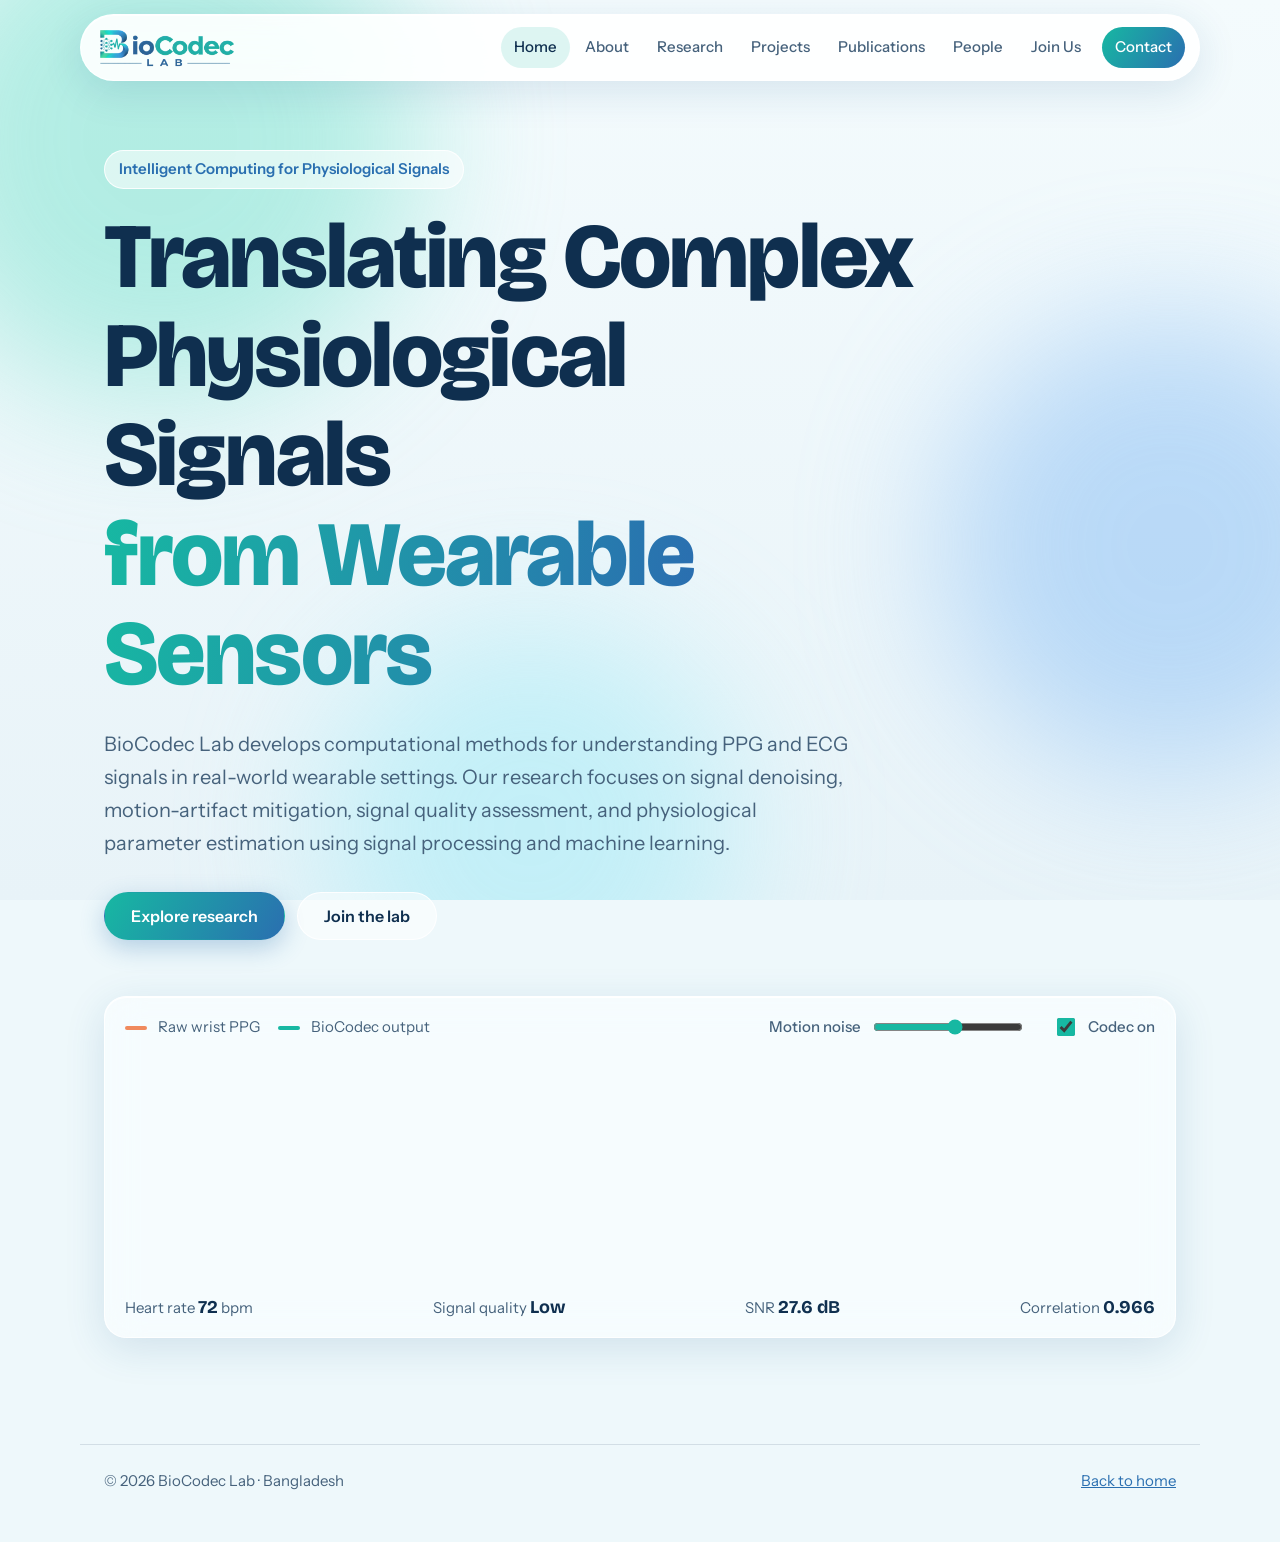
==== commit 17aecbfa: "Update index.html" ====
--- a/index.html
+++ b/index.html
@@ -3,8 +3,8 @@
 <head>
 <meta charset="UTF-8">
 <meta name="viewport" content="width=device-width, initial-scale=1">
-
-<title>BioCodec Lab · Deep Learning for Physiological Signals</title>
+<meta name="google-site-verification" content="WtY12BQqci8ESt2R1EqofaPSQT8Cx7wKDzNoM_QLXXg" />
+<title>BioCodec Lab · Intelligent Computing for Physiological Signals</title>
 
 <meta name="description" content="BioCodec Lab develops computational methods for understanding physiological signals from wearable sensors, with a focus on PPG, ECG, signal processing, and machine learning.">
 
--- a/style.css
+++ b/style.css
@@ -40,7 +40,7 @@
 h1,h2,h3{font-family:var(--head);line-height:1.08;margin:0;letter-spacing:-.02em}
 h2{font-size:clamp(34px,5vw,54px);font-weight:800}
 h3{font-size:21px;font-weight:700;letter-spacing:-.01em}
-.sub{color:var(--ink2);font-size:19px;max-width:60ch;margin:14px 0 40px}
+.sub{color:var(--ink2);font-size:19px;max-width:60ch;margin:14px 0 28px}
 .kicker{display:inline-block;margin:0 0 18px;padding:6px 14px;border-radius:999px;background:var(--glass);border:1px solid var(--edge);color:var(--blue);font-weight:600;font-size:15px}
 
 /* hero */
@@ -163,7 +163,7 @@
 }
 .about-text{max-width:70ch}
 .about-text p{margin:0 0 22px;color:var(--ink2);font-size:17px;line-height:1.7}
-.about-text .sub{font-size:19px;color:var(--ink2);margin:0 0 22px}
+.about-text .sub{font-size:19px;color:var(--ink2);margin:14px 0 28px}
 .about-text p:last-child{margin-bottom:0}
 /* projects list — ongoing work */
 .proj-list{
@@ -428,3 +428,19 @@
     margin-bottom:38px;
   }
 }
+
+/* ===========================
+   UNIFORM PAGE SPACING (all pages)
+   heading -> first content = 28px
+   intro paragraph -> content = 28px
+   =========================== */
+main h2{
+  margin-bottom:28px;
+}
+/* less transparent navbar */
+.nav.glass{
+  background:rgba(255,255,255,.92);
+}
+@media(max-width:820px){
+  #links{background:rgba(255,255,255,.96)}
+}
